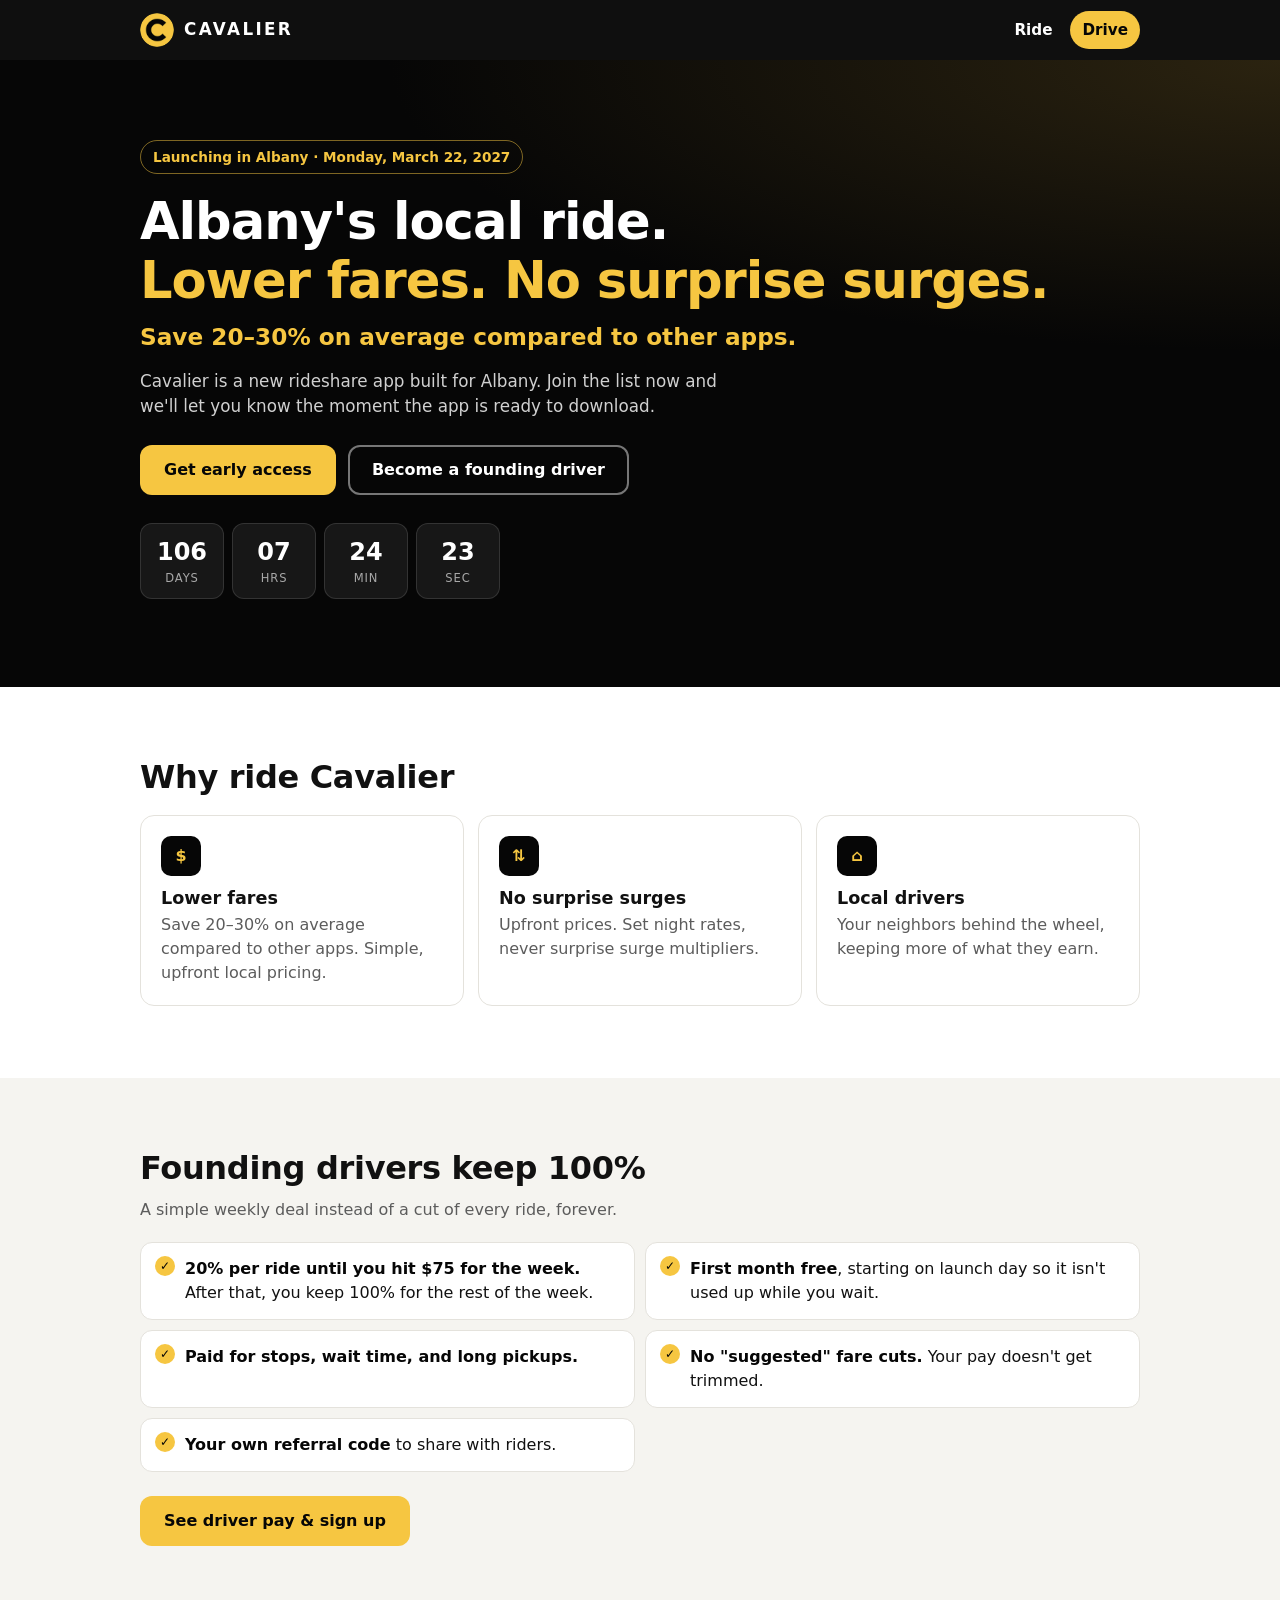
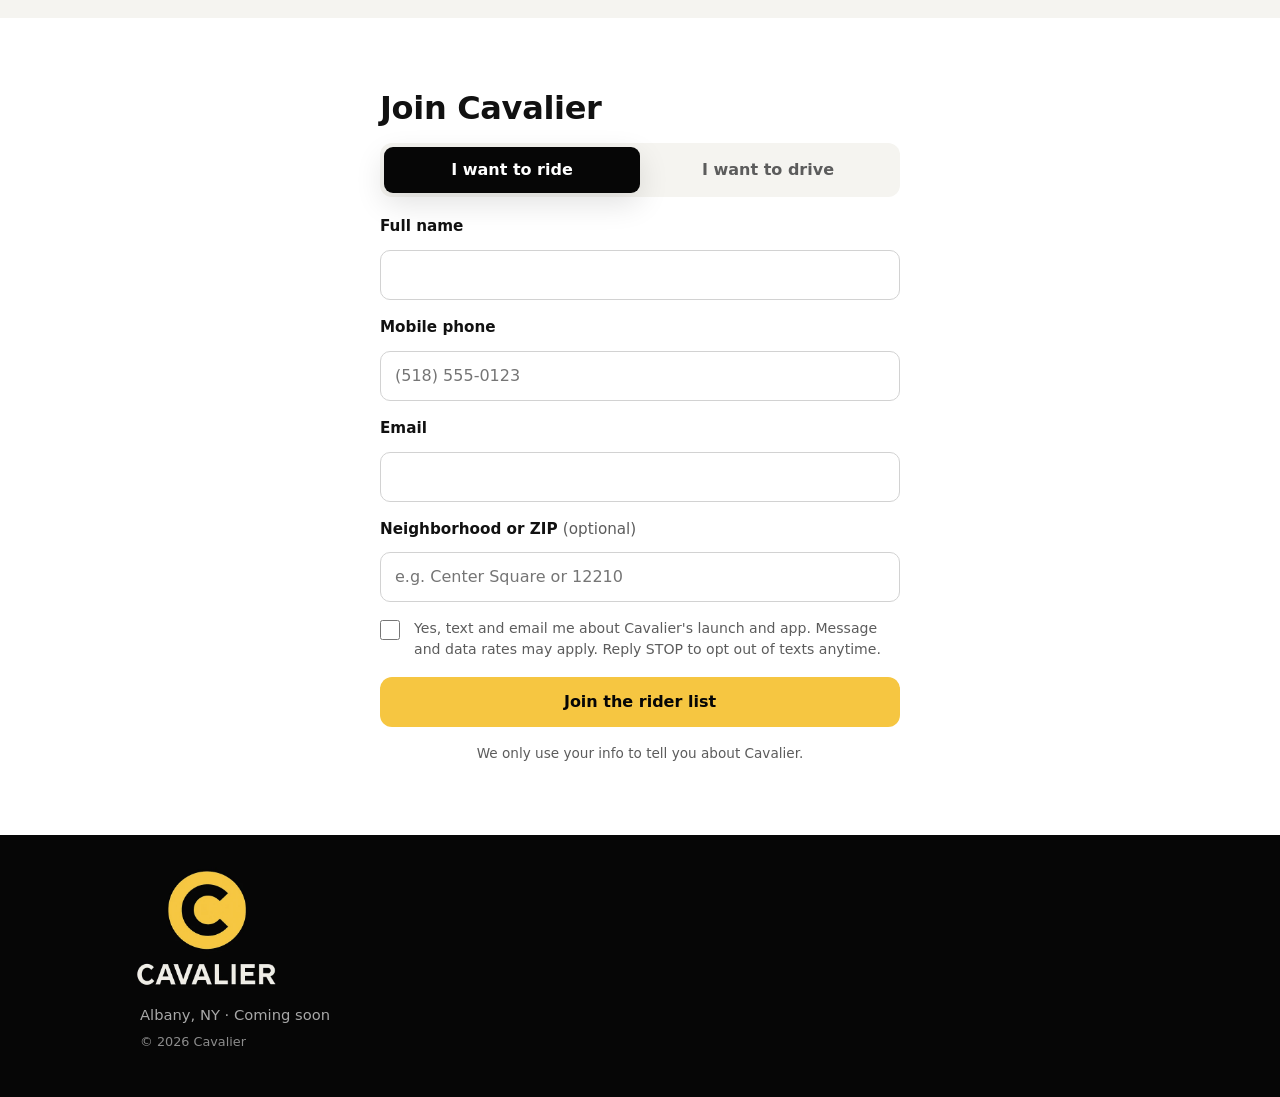
==== index.html @ 578571df "Cavalier website: rider page, driver page, print tool" ====
<!doctype html>
<html lang="en">
<head>
  <meta charset="utf-8">
  <meta name="viewport" content="width=device-width, initial-scale=1, viewport-fit=cover">
  <title>Cavalier — Albany's local ride</title>
  <meta name="description" content="Cavalier is a new local rideshare app launching in Albany, NY. Save 20–30% on average compared to other apps. No surprise surges. Join the rider waitlist or sign up as a founding driver.">
  <meta name="theme-color" content="#060606">
  <meta property="og:title" content="Cavalier — Albany's local ride">
  <meta property="og:description" content="Save 20–30% on average compared to other apps. No surprise surges. Join the waitlist.">
  <meta name="twitter:description" content="Save 20–30% on average compared to other apps. No surprise surges. Join the waitlist.">
  <meta property="og:type" content="website">
  <!-- Domain: cavalierride.com -->
  <meta property="og:image" content="https://cavalierride.com/assets/og-image.jpg">
  <meta property="og:url" content="https://cavalierride.com/">
  <meta property="og:image:width" content="1200">
  <meta property="og:image:height" content="630">
  <meta property="og:image:alt" content="Cavalier logo">
  <meta name="twitter:card" content="summary_large_image">
  <link rel="icon" type="image/png" sizes="32x32" href="assets/favicon-32.png">
  <link rel="icon" type="image/png" sizes="192x192" href="assets/icon-192.png">
  <link rel="apple-touch-icon" sizes="180x180" href="assets/apple-touch-icon.png">
  <link rel="manifest" href="site.webmanifest">
  <link rel="stylesheet" href="css/styles.css">
</head>
<body>
  <header class="site-header">
    <div class="wrap header-inner">
      <a class="brand" href="#top" aria-label="Cavalier home"><img class="brand-logo" src="assets/mark-96.png" width="34" height="34" alt=""><span class="brand-name">Cavalier</span></a>
      <nav class="header-nav" aria-label="Sign up">
        <a href="#signup" data-pick="rider">Ride</a>
        <a href="drive.html" class="nav-cta">Drive</a>
      </nav>
    </div>
  </header>

  <main id="top">
    <section class="hero">
      <div class="wrap">
        <p class="pill" id="launch-pill">Launching in Albany, NY</p>
        <h1>Albany's local ride.<br><span class="accent">Lower fares. No surprise surges.</span></h1>
        <p class="hero-savings">Save 20–30% on average compared to other apps.</p>
        <p class="lede">Cavalier is a new rideshare app built for Albany. Join the list now and we'll let you know the moment the app is ready to download.</p>
        <div class="hero-ctas">
          <a class="btn btn-primary" href="#signup" data-pick="rider">Get early access</a>
          <a class="btn btn-ghost" href="#signup" data-pick="driver">Become a founding driver</a>
        </div>
        <div class="countdown" id="hero-countdown" hidden aria-live="off">
          <div><span data-cd="d">0</span><small>days</small></div>
          <div><span data-cd="h">0</span><small>hrs</small></div>
          <div><span data-cd="m">0</span><small>min</small></div>
          <div><span data-cd="s">0</span><small>sec</small></div>
        </div>
      </div>
    </section>

    <section class="section" aria-labelledby="why-riders">
      <div class="wrap">
        <h2 id="why-riders">Why ride Cavalier</h2>
        <div class="cards">
          <article class="card">
            <div class="icon" aria-hidden="true">$</div>
            <h3>Lower fares</h3>
            <p>Save 20–30% on average compared to other apps. Simple, upfront local pricing.</p>
          </article>
          <article class="card">
            <div class="icon" aria-hidden="true">⇅</div>
            <h3>No surprise surges</h3>
            <p>Upfront prices. Set night rates, never surprise surge multipliers.</p>
          </article>
          <article class="card">
            <div class="icon" aria-hidden="true">⌂</div>
            <h3>Local drivers</h3>
            <p>Your neighbors behind the wheel, keeping more of what they earn.</p>
          </article>
        </div>
      </div>
    </section>

    <section class="section section-alt" aria-labelledby="why-drivers">
      <div class="wrap">
        <h2 id="why-drivers">Founding drivers keep 100%</h2>
        <p class="section-lede">A simple weekly deal instead of a cut of every ride, forever.</p>
        <ul class="perks">
          <li><strong>20% per ride until you hit $75 for the week.</strong> After that, you keep 100% for the rest of the week.</li>
          <li><strong>First month free</strong>, starting on launch day so it isn't used up while you wait.</li>
          <li><strong>Paid for stops, wait time, and long pickups.</strong></li>
          <li><strong>No "suggested" fare cuts.</strong> Your pay doesn't get trimmed.</li>
          <li><strong>Your own referral code</strong> to share with riders.</li>
        </ul>
        <div class="hero-ctas">
          <a class="btn btn-primary" href="drive.html">See driver pay &amp; sign up</a>
        </div>
      </div>
    </section>

    <section class="section" id="signup" aria-labelledby="signup-title">
      <div class="wrap narrow">
        <h2 id="signup-title">Join Cavalier</h2>

        <div class="tabs" role="tablist" aria-label="Sign up as">
          <button role="tab" id="tab-rider" aria-controls="panel-rider" aria-selected="true">I want to ride</button>
          <button role="tab" id="tab-driver" aria-controls="panel-driver" aria-selected="false" tabindex="-1">I want to drive</button>
        </div>

        <p class="ref-note" id="ref-note" hidden>Referred by driver code <strong id="ref-code-label"></strong></p>

        <!-- RIDER FORM -->
        <div role="tabpanel" id="panel-rider" aria-labelledby="tab-rider" class="panel">
          <form id="rider-form" class="form" novalidate data-type="rider">
            <div class="field">
              <label for="r-name">Full name</label>
              <input id="r-name" name="name" type="text" autocomplete="name" required maxlength="80">
              <p class="error" id="r-name-err" aria-live="polite"></p>
            </div>
            <div class="field">
              <label for="r-phone">Mobile phone</label>
              <input id="r-phone" name="phone" type="tel" inputmode="tel" autocomplete="tel-national" placeholder="(518) 555-0123" required maxlength="20">
              <p class="error" id="r-phone-err" aria-live="polite"></p>
            </div>
            <div class="field">
              <label for="r-email">Email</label>
              <input id="r-email" name="email" type="email" autocomplete="email" required maxlength="120">
              <p class="error" id="r-email-err" aria-live="polite"></p>
            </div>
            <div class="field">
              <label for="r-area">Neighborhood or ZIP <span class="opt">(optional)</span></label>
              <input id="r-area" name="area" type="text" autocomplete="postal-code" placeholder="e.g. Center Square or 12210" maxlength="60">
            </div>
            <div class="check">
              <input id="r-optin" name="optIn" type="checkbox">
              <label for="r-optin">Yes, text and email me about Cavalier's launch and app. Message and data rates may apply. Reply STOP to opt out of texts anytime.</label>
            </div>
            <div class="hp" aria-hidden="true"><label for="r-web">Leave blank</label><input id="r-web" name="website" type="text" tabindex="-1" autocomplete="off"></div>
            <button class="btn btn-primary btn-block" type="submit">Join the rider list</button>
            <p class="form-status" aria-live="polite"></p>
            <p class="privacy">We only use your info to tell you about Cavalier.</p>
          </form>
        </div>

        <!-- DRIVER FORM -->
        <div role="tabpanel" id="panel-driver" aria-labelledby="tab-driver" class="panel" hidden>
          <p class="ref-note driver-link-note">Want the full pay details and rate card? <a href="drive.html">Visit the driver page →</a></p>
          <form id="driver-form" class="form" novalidate data-type="driver">
            <div class="field">
              <label for="d-name">Full name</label>
              <input id="d-name" name="name" type="text" autocomplete="name" required maxlength="80">
              <p class="error" id="d-name-err" aria-live="polite"></p>
            </div>
            <div class="field">
              <label for="d-phone">Mobile phone</label>
              <input id="d-phone" name="phone" type="tel" inputmode="tel" autocomplete="tel-national" placeholder="(518) 555-0123" required maxlength="20">
              <p class="error" id="d-phone-err" aria-live="polite"></p>
            </div>
            <div class="field">
              <label for="d-email">Email</label>
              <input id="d-email" name="email" type="email" autocomplete="email" required maxlength="120">
              <p class="error" id="d-email-err" aria-live="polite"></p>
            </div>
            <fieldset class="field">
              <legend>Do you drive for a rideshare app now?</legend>
              <div class="chips">
                <label class="chip"><input type="checkbox" name="currentlyDrives" value="Uber"><span>Uber</span></label>
                <label class="chip"><input type="checkbox" name="currentlyDrives" value="Lyft"><span>Lyft</span></label>
                <label class="chip"><input type="checkbox" name="currentlyDrives" value="Other"><span>Other</span></label>
                <label class="chip"><input type="checkbox" name="currentlyDrives" value="None"><span>Not right now</span></label>
              </div>
              <p class="error" id="d-drives-err" aria-live="polite"></p>
            </fieldset>
            <div class="field">
              <label for="d-year">Vehicle year</label>
              <input id="d-year" name="vehicleYear" type="number" inputmode="numeric" placeholder="e.g. 2019" required>
              <p class="error" id="d-year-err" aria-live="polite"></p>
            </div>
            <div class="check">
              <input id="d-optin" name="optIn" type="checkbox">
              <label for="d-optin">Yes, text and email me about driving with Cavalier. Message and data rates may apply. Reply STOP to opt out of texts anytime.</label>
            </div>
            <div class="hp" aria-hidden="true"><label for="d-web">Leave blank</label><input id="d-web" name="website" type="text" tabindex="-1" autocomplete="off"></div>
            <button class="btn btn-primary btn-block" type="submit">Sign up as a founding driver</button>
            <p class="form-status" aria-live="polite"></p>
            <p class="privacy">We only use your info to tell you about Cavalier.</p>
          </form>
        </div>

        <!-- THANK YOU -->
        <div id="thanks" class="thanks" hidden tabindex="-1" aria-live="polite">
          <div class="check-badge" aria-hidden="true">✓</div>
          <h3 id="thanks-title">You're on the list!</h3>
          <p id="thanks-msg"></p>

          <div class="countdown countdown-lg" id="thanks-countdown" hidden>
            <div><span data-cd="d">0</span><small>days</small></div>
            <div><span data-cd="h">0</span><small>hrs</small></div>
            <div><span data-cd="m">0</span><small>min</small></div>
            <div><span data-cd="s">0</span><small>sec</small></div>
          </div>
          <p class="launch-line" id="thanks-launch"></p>

          <div class="store-btns" id="store-btns" hidden></div>

          <div class="referral" id="referral" hidden>
            <h4>Your driver referral code</h4>
            <p class="ref-code" id="my-ref-code"></p>
            <div class="qr" id="qr" role="img" aria-label="QR code for your referral link"></div>
            <div class="ref-link-row">
              <input id="my-ref-link" type="text" readonly aria-label="Your referral link">
              <button class="btn btn-small" type="button" id="copy-link">Copy</button>
            </div>
            <div class="ref-actions">
              <button class="btn btn-ghost btn-small" type="button" id="share-link">Share</button>
              <a class="btn btn-ghost btn-small" id="download-qr" download="cavalier-referral-qr.svg">Download QR</a>
            </div>
            <a class="btn btn-primary btn-small print-cards-btn" id="print-cards" href="print.html">Print seat-back cards</a>
            <p class="fine">Riders who sign up with your link or QR code are credited to you. Screenshot this or save your link.</p>
          </div>

          <button class="btn btn-link" type="button" id="another">Sign up someone else</button>
        </div>
      </div>
    </section>
  </main>

  <footer class="site-footer">
    <div class="wrap">
      <img class="footer-logo" src="assets/cavalier-logo-452.webp" width="150" height="123" alt="Cavalier" loading="lazy">
      <p>Albany, NY · Coming soon</p>
      <p id="footer-contact" hidden></p>
      <p class="fine">© <span id="year"></span> Cavalier</p>
    </div>
  </footer>

  <script src="js/config.js"></script>
  <script src="js/vendor/qrcode.js"></script>
  <script src="js/app.js"></script>
</body>
</html>
---- css/styles.css ----
:root{
  --black:#060606; --black-2:#161616; --ink:#111111; --muted:#5c5c5c;
  --gold:#f6c641; --gold-2:#e0ad2c; --bg:#ffffff; --bg-alt:#f5f4f0;
  --line:#e4e2dc; --err:#b42318; --ok:#1a7f4b; --radius:14px;
  --shadow:0 10px 30px rgba(0,0,0,.12);
  --font:system-ui,-apple-system,"Segoe UI",Roboto,"Helvetica Neue",Arial,sans-serif;
}
*{box-sizing:border-box}
[hidden]{display:none!important}
section[id],#thanks{scroll-margin-top:72px}
html{scroll-behavior:smooth;scroll-padding-top:76px;-webkit-text-size-adjust:100%}
body{margin:0;font-family:var(--font);color:var(--ink);background:var(--bg);line-height:1.5;font-size:16px}
img,svg{max-width:100%;display:block}
.wrap{width:100%;max-width:1040px;margin:0 auto;padding:0 20px}
.narrow{max-width:560px}
h1,h2,h3,h4{line-height:1.15;margin:0 0 .5em}
h2{font-size:1.6rem;letter-spacing:-.01em}
a{color:inherit}
:focus-visible{outline:3px solid var(--gold);outline-offset:2px;border-radius:6px}

/* Header */
.site-header{position:sticky;top:0;z-index:10;background:rgba(6,6,6,.96);backdrop-filter:saturate(1.4) blur(8px);color:#fff}
.header-inner{display:flex;align-items:center;justify-content:space-between;height:60px}
.brand{display:inline-flex;align-items:center;gap:10px;font-weight:800;font-size:1.2rem;text-decoration:none;letter-spacing:.01em}
.brand-logo{width:34px;height:34px;border-radius:50%}
.brand-name{text-transform:uppercase;letter-spacing:.14em;font-size:1.05rem}
.header-nav{display:flex;gap:6px}
.header-nav a{text-decoration:none;padding:8px 12px;border-radius:999px;font-weight:600;font-size:.95rem}
.nav-cta{background:var(--gold);color:var(--black)}

/* Hero */
.hero{background:radial-gradient(120% 80% at 100% 0%,#2b2310 0%,var(--black) 58%);color:#fff;padding:48px 0 56px}
.pill{display:inline-block;margin:0 0 18px;padding:6px 12px;border:1px solid rgba(246,198,65,.5);color:var(--gold);border-radius:999px;font-size:.85rem;font-weight:600}
.hero h1{font-size:2.15rem;letter-spacing:-.02em;margin-bottom:16px}
.accent{color:var(--gold)}
.hero-savings{color:var(--gold);font-weight:700;font-size:1.2rem;margin:-6px 0 14px}
@media (min-width:720px){.hero-savings{font-size:1.45rem}}
.lede{color:#d0d0d0;font-size:1.05rem;max-width:36em;margin:0 0 26px}
.hero-ctas{display:flex;flex-direction:column;gap:12px}

/* Buttons */
.btn{display:inline-flex;align-items:center;justify-content:center;gap:8px;min-height:50px;padding:0 22px;border-radius:12px;border:2px solid transparent;font:inherit;font-weight:700;font-size:1rem;text-decoration:none;cursor:pointer;transition:transform .05s,background .15s}
.btn:active{transform:translateY(1px)}
.btn-primary{background:var(--gold);color:var(--black)}
.btn-primary:hover{background:var(--gold-2)}
.btn-primary[disabled]{opacity:.6;cursor:wait}
.btn-ghost{background:transparent;border-color:currentColor;color:inherit}
.hero .btn-ghost{color:#fff;border-color:rgba(255,255,255,.45)}
.btn-block{width:100%}
.btn-small{min-height:42px;padding:0 16px;font-size:.95rem}
.btn-link{background:none;border:0;color:var(--muted);text-decoration:underline;font-weight:600;margin-top:18px;min-height:44px}

/* Countdown */
.countdown{display:grid;grid-template-columns:repeat(4,1fr);gap:8px;margin-top:28px;max-width:360px}
.countdown div{background:rgba(255,255,255,.07);border:1px solid rgba(255,255,255,.12);border-radius:12px;padding:10px 4px;text-align:center}
.countdown span{display:block;font-size:1.5rem;font-weight:800;font-variant-numeric:tabular-nums}
.countdown small{display:block;color:#a8a8a8;font-size:.72rem;text-transform:uppercase;letter-spacing:.08em}
.countdown-lg{margin:20px auto 6px}
.countdown-lg div{background:var(--black);border-color:var(--black)}
.countdown-lg span{color:var(--gold)}

/* Sections */
.section{padding:48px 0}
.section-alt{background:var(--bg-alt)}
.section-lede{color:var(--muted);margin:-4px 0 20px}
.cards{display:grid;gap:14px;margin-top:20px}
.card{background:#fff;border:1px solid var(--line);border-radius:var(--radius);padding:20px}
.card h3{font-size:1.1rem;margin-bottom:4px}
.card p{margin:0;color:var(--muted)}
.icon{width:40px;height:40px;border-radius:10px;background:var(--black);color:var(--gold);display:grid;place-items:center;font-weight:800;margin-bottom:12px}
.perks{list-style:none;padding:0;margin:0 0 24px;display:grid;gap:10px}
.perks li{position:relative;background:#fff;border:1px solid var(--line);border-radius:12px;padding:14px 14px 14px 44px}
.perks li::before{content:"✓";position:absolute;left:14px;top:13px;width:20px;height:20px;border-radius:50%;background:var(--gold);color:var(--black);font-weight:800;font-size:.75rem;display:grid;place-items:center}
.perks strong{color:var(--black)}

/* Tabs */
.tabs{display:grid;grid-template-columns:1fr 1fr;background:var(--bg-alt);border-radius:12px;padding:4px;margin:16px 0 18px}
.tabs button{font:inherit;font-weight:700;border:0;background:transparent;color:var(--muted);min-height:46px;border-radius:9px;cursor:pointer}
.tabs button[aria-selected="true"]{background:var(--black);color:#fff;box-shadow:var(--shadow)}
.ref-note{background:#fff8e6;border:1px solid #f5dc96;border-radius:10px;padding:10px 12px;font-size:.92rem;margin:0 0 14px}

/* Forms */
.form{display:grid;gap:16px}
.field{display:grid;gap:6px;border:0;margin:0;padding:0;min-width:0}
.field label,.field legend{font-weight:600;font-size:.95rem;padding:0;margin-bottom:6px}
.field legend{margin-bottom:8px}
.opt{color:var(--muted);font-weight:400}
input[type=text],input[type=tel],input[type=email],input[type=number]{width:100%;min-height:50px;padding:12px 14px;font:inherit;font-size:16px;color:var(--ink);background:#fff;border:1.5px solid #d2d2d2;border-radius:10px;-webkit-appearance:none;appearance:none}
input[type=number]{-moz-appearance:textfield}
input::-webkit-outer-spin-button,input::-webkit-inner-spin-button{-webkit-appearance:none;margin:0}
input:focus{border-color:var(--black);outline:none;box-shadow:0 0 0 3px rgba(246,198,65,.45)}
input[aria-invalid="true"]{border-color:var(--err)}
.error{margin:0;color:var(--err);font-size:.85rem;min-height:0}
.error:empty{display:none}
.check{display:grid;grid-template-columns:24px 1fr;gap:10px;align-items:start;font-size:.88rem;color:var(--muted)}
.check input{width:20px;height:20px;margin:2px 0 0;accent-color:var(--black)}
.chips{display:flex;flex-wrap:wrap;gap:8px}
.chip{position:relative;cursor:pointer;margin:0!important}
.chip input{position:absolute;opacity:0;width:1px;height:1px}
.chip span{display:inline-flex;align-items:center;min-height:42px;padding:0 16px;border:1.5px solid #d2d2d2;border-radius:999px;font-weight:600;font-size:.95rem;background:#fff}
.chip input:checked+span{background:var(--black);border-color:var(--black);color:#fff}
.chip input:focus-visible+span{outline:3px solid var(--gold);outline-offset:2px}
.hp{position:absolute;left:-9999px;width:1px;height:1px;overflow:hidden}
.form-status{margin:0;font-size:.9rem;color:var(--err);text-align:center}
.form-status:empty{display:none}
.privacy{margin:0;text-align:center;color:var(--muted);font-size:.85rem}

/* Thank you */
.thanks{text-align:center;background:#fff;border:1px solid var(--line);border-radius:var(--radius);box-shadow:var(--shadow);padding:28px 20px;outline:none}
.check-badge{width:56px;height:56px;border-radius:50%;background:var(--gold);color:var(--black);font-size:1.7rem;font-weight:800;display:grid;place-items:center;margin:0 auto 14px}
.thanks h3{font-size:1.45rem}
.thanks p{color:var(--muted);margin:0 0 6px}
.launch-line{font-weight:600;color:var(--black)!important}
.launch-line:empty{display:none}
.store-btns{display:grid;gap:10px;margin-top:18px}
.store-btns .btn{background:var(--black);color:#fff}
.referral{margin-top:22px;padding-top:22px;border-top:1px dashed var(--line)}
.referral h4{font-size:1rem;color:var(--muted);font-weight:600;margin-bottom:4px}
.ref-code{font-size:1.6rem;font-weight:800;letter-spacing:.06em;color:var(--black)!important;font-variant-numeric:tabular-nums;margin-bottom:12px!important}
.qr{width:200px;height:200px;margin:0 auto 14px;padding:10px;background:#fff;border:1px solid var(--line);border-radius:12px}
.qr svg{width:100%;height:100%}
.ref-link-row{display:grid;grid-template-columns:1fr auto;gap:8px}
.ref-link-row input{min-height:42px;font-size:14px;padding:8px 10px;color:var(--muted)}
.ref-link-row .btn{background:var(--black);color:#fff}
.ref-actions{display:flex;gap:8px;justify-content:center;margin-top:10px;color:var(--black)}
.fine{font-size:.8rem;color:var(--muted)}
.print-cards-btn{margin-top:10px}
.referral .fine{margin-top:12px}

/* Footer */
.site-footer{background:var(--black);color:#a8a8a8;padding:32px 0 40px;font-size:.92rem}
.site-footer p{margin:0 0 6px}
.footer-logo{width:150px;height:auto;margin:0 0 14px -8px}
.site-footer a{color:#fff}

/* Larger screens */
@media (min-width:720px){
  .hero{padding:80px 0 88px}
  .hero h1{font-size:3.2rem}
  .hero-ctas{flex-direction:row}
  .cards{grid-template-columns:repeat(3,1fr)}
  .perks{grid-template-columns:1fr 1fr}
  .section{padding:72px 0}
  h2{font-size:2rem}
  .store-btns{grid-template-columns:1fr 1fr}
}
@media (prefers-reduced-motion:reduce){html{scroll-behavior:auto}*{transition:none!important}}
.site-footer .fine{color:#8c8c8c}

/* ===== Driver page (drive.html) — new classes only; rider page unaffected ===== */
.nav-plain{color:#fff}
.nav-wide{display:none}
.hero-points{list-style:none;padding:0;margin:26px 0 0;display:flex;flex-wrap:wrap;gap:8px 18px;color:#cfcfcf;font-size:.95rem}
.hero-points strong{color:var(--gold)}
.steps{list-style:none;padding:0;margin:0 0 24px;display:grid;gap:10px}
.steps li{display:flex;gap:14px;align-items:center;background:#fff;border:1px solid var(--line);border-radius:12px;padding:14px}
.step-n{flex:none;width:32px;height:32px;border-radius:50%;background:var(--black);color:var(--gold);font-weight:800;display:grid;place-items:center}
.steps strong{color:var(--black)}

.calc{background:var(--black);color:#fff;border-radius:18px;padding:22px 20px;box-shadow:var(--shadow)}
.calc-label{display:block;color:#bdbdbd;font-weight:600;font-size:.95rem}
.calc-amount{font-size:2.6rem;font-weight:800;color:var(--gold);font-variant-numeric:tabular-nums;line-height:1.1;margin:4px 0 12px}
.calc-range{--fill:40%;width:100%;height:36px;margin:0;background:transparent;-webkit-appearance:none;appearance:none;cursor:pointer}
.calc-range::-webkit-slider-runnable-track{height:8px;border-radius:99px;background:linear-gradient(to right,var(--gold) var(--fill),#3a3a3a var(--fill))}
.calc-range::-moz-range-track{height:8px;border-radius:99px;background:#3a3a3a}
.calc-range::-moz-range-progress{height:8px;border-radius:99px;background:var(--gold)}
.calc-range::-webkit-slider-thumb{-webkit-appearance:none;width:28px;height:28px;margin-top:-10px;border-radius:50%;background:#fff;border:4px solid var(--gold);box-shadow:0 2px 8px rgba(0,0,0,.5)}
.calc-range::-moz-range-thumb{width:20px;height:20px;border-radius:50%;background:#fff;border:4px solid var(--gold)}
.calc-range:focus-visible{outline:3px solid var(--gold);outline-offset:4px}
.calc-scale{display:flex;justify-content:space-between;color:#8c8c8c;font-size:.78rem;margin:2px 0 16px}
.calc-bar{display:flex;height:14px;border-radius:99px;overflow:hidden;background:#2a2a2a;margin-bottom:16px}
.calc-bar-fee{background:#8a8a8a;transition:width .15s}
.calc-bar-keep{background:var(--gold);transition:width .15s}
.calc-out{display:grid;grid-template-columns:1fr 1fr;gap:10px;margin:0}
.calc-out>div{background:var(--black-2);border:1px solid #262626;border-radius:12px;padding:12px 14px}
.calc-out dt{color:#bdbdbd;font-size:.85rem;font-weight:600}
.calc-out dd{margin:2px 0 0;font-size:1.6rem;font-weight:800;font-variant-numeric:tabular-nums}
.calc-keep dd{color:var(--gold)}
.calc-sub{margin:0;color:#8c8c8c;font-size:.8rem}
.calc-note{margin:14px 0 0;color:#a8a8a8;font-size:.85rem}

.contrast{display:grid;gap:12px;margin-top:20px}
.contrast-col{border:1px solid var(--line);border-radius:var(--radius);padding:18px;background:var(--bg-alt)}
.contrast-col h3{font-size:1.05rem;margin-bottom:4px;color:var(--muted)}
.contrast-col p{margin:0;color:var(--muted)}
.contrast-us{background:#fff8e6;border-color:#f5dc96}
.contrast-us h3{color:var(--black)}
.contrast-us p{color:var(--ink)}

.section-dark{background:var(--black);color:#fff}
.section-dark .section-lede{color:#a8a8a8}
.rate-grid{display:grid;grid-template-columns:1fr 1fr;gap:10px;margin:20px 0 22px}
.rate{background:var(--black-2);border:1px solid #262626;border-radius:12px;padding:14px;display:flex;flex-direction:column;gap:2px}
.rate:last-child{grid-column:span 2}
.rate-val{font-size:1.5rem;font-weight:800;color:var(--gold);font-variant-numeric:tabular-nums}
.rate-val small{font-size:.85rem;color:#d8b23a;font-weight:700}
.rate-name{color:#d0d0d0;font-size:.9rem;line-height:1.3}
.perks-dark{margin:0}
.perks-dark li{background:var(--black-2);border-color:#262626;color:#d0d0d0}
.perks-dark strong{color:#fff}

.tbd{display:block;width:max-content;max-width:100%;margin-top:8px;padding:2px 8px;border-radius:6px;background:#fff1c7;color:#6b4e00;font-size:.78rem;font-weight:700}
.tbd-banner{background:#fff8e6;border:1px dashed #e0ad2c;border-radius:10px;padding:10px 12px;font-size:.92rem;font-weight:600;margin:0 0 16px}
.promise{background:var(--black);color:#fff;border-radius:18px;padding:26px 22px;border-left:6px solid var(--gold)}
.promise p{color:#d0d0d0;margin:0 0 14px}
.promise-list{list-style:none;padding:0;margin:0 0 16px;display:grid;gap:8px}
.promise-list li{padding-left:26px;position:relative;font-weight:600}
.promise-list li::before{content:"✓";position:absolute;left:0;color:var(--gold);font-weight:800}
.text-link{color:var(--gold)!important;font-weight:600}
.req-list{list-style:none;padding:0;margin:0 0 14px;display:grid;gap:8px}
.req-list li{background:#fff;border:1px solid var(--line);border-radius:10px;padding:12px 58px 12px 40px;position:relative}
.req-list li::before{content:"•";position:absolute;left:16px;top:8px;color:var(--gold-2);font-size:1.4rem;line-height:1.2}
.req-list li::after{content:"TBD";position:absolute;right:12px;top:13px;font-size:.7rem;font-weight:800;color:#6b4e00;background:#fff1c7;border-radius:5px;padding:1px 6px}

.faq details{border-bottom:1px solid var(--line)}
.faq summary{list-style:none;cursor:pointer;padding:16px 36px 16px 0;font-weight:700;position:relative;min-height:44px}
.faq summary::-webkit-details-marker{display:none}
.faq summary::after{content:"+";position:absolute;right:4px;top:12px;font-size:1.4rem;color:var(--gold-2);font-weight:700}
.faq details[open] summary::after{content:"–"}
.faq details p{margin:0 0 16px;color:var(--muted)}

.form-card{background:#fff;border:1px solid var(--line);border-radius:var(--radius);padding:20px}
.vehicle-row{display:grid;grid-template-columns:5.5rem 1fr 1fr;gap:8px}
.sub-label{display:block;font-size:.82rem;color:var(--muted);font-weight:600;margin-bottom:4px}
select{width:100%;min-height:50px;padding:12px 14px;font:inherit;font-size:16px;color:var(--ink);background:#fff url("data:image/svg+xml,%3Csvg xmlns='http://www.w3.org/2000/svg' width='12' height='8'%3E%3Cpath d='M1 1l5 5 5-5' fill='none' stroke='%23111' stroke-width='2'/%3E%3C/svg%3E") no-repeat right 14px center;border:1.5px solid #d2d2d2;border-radius:10px;-webkit-appearance:none;appearance:none}
select:focus{border-color:var(--black);outline:none;box-shadow:0 0 0 3px rgba(246,198,65,.45)}
.btn-inline{background:none;border:0;padding:0;font:inherit;color:var(--black);text-decoration:underline;font-weight:600;cursor:pointer}
.driver-link-note{margin:10px 0 0;font-size:.92rem}
.driver-link-note a{font-weight:700}

@media (min-width:720px){
  .nav-wide{display:inline-block}
  .steps{grid-template-columns:repeat(3,1fr)}
  .calc{padding:30px 32px}
  .pay-grid{display:grid;grid-template-columns:1.35fr 1fr;gap:24px;align-items:start}
  .pay-grid .contrast{margin-top:0}
  .rate-grid{grid-template-columns:repeat(4,1fr)}
  .perks-dark{grid-template-columns:repeat(3,1fr)}
  .form-card{padding:28px}
}
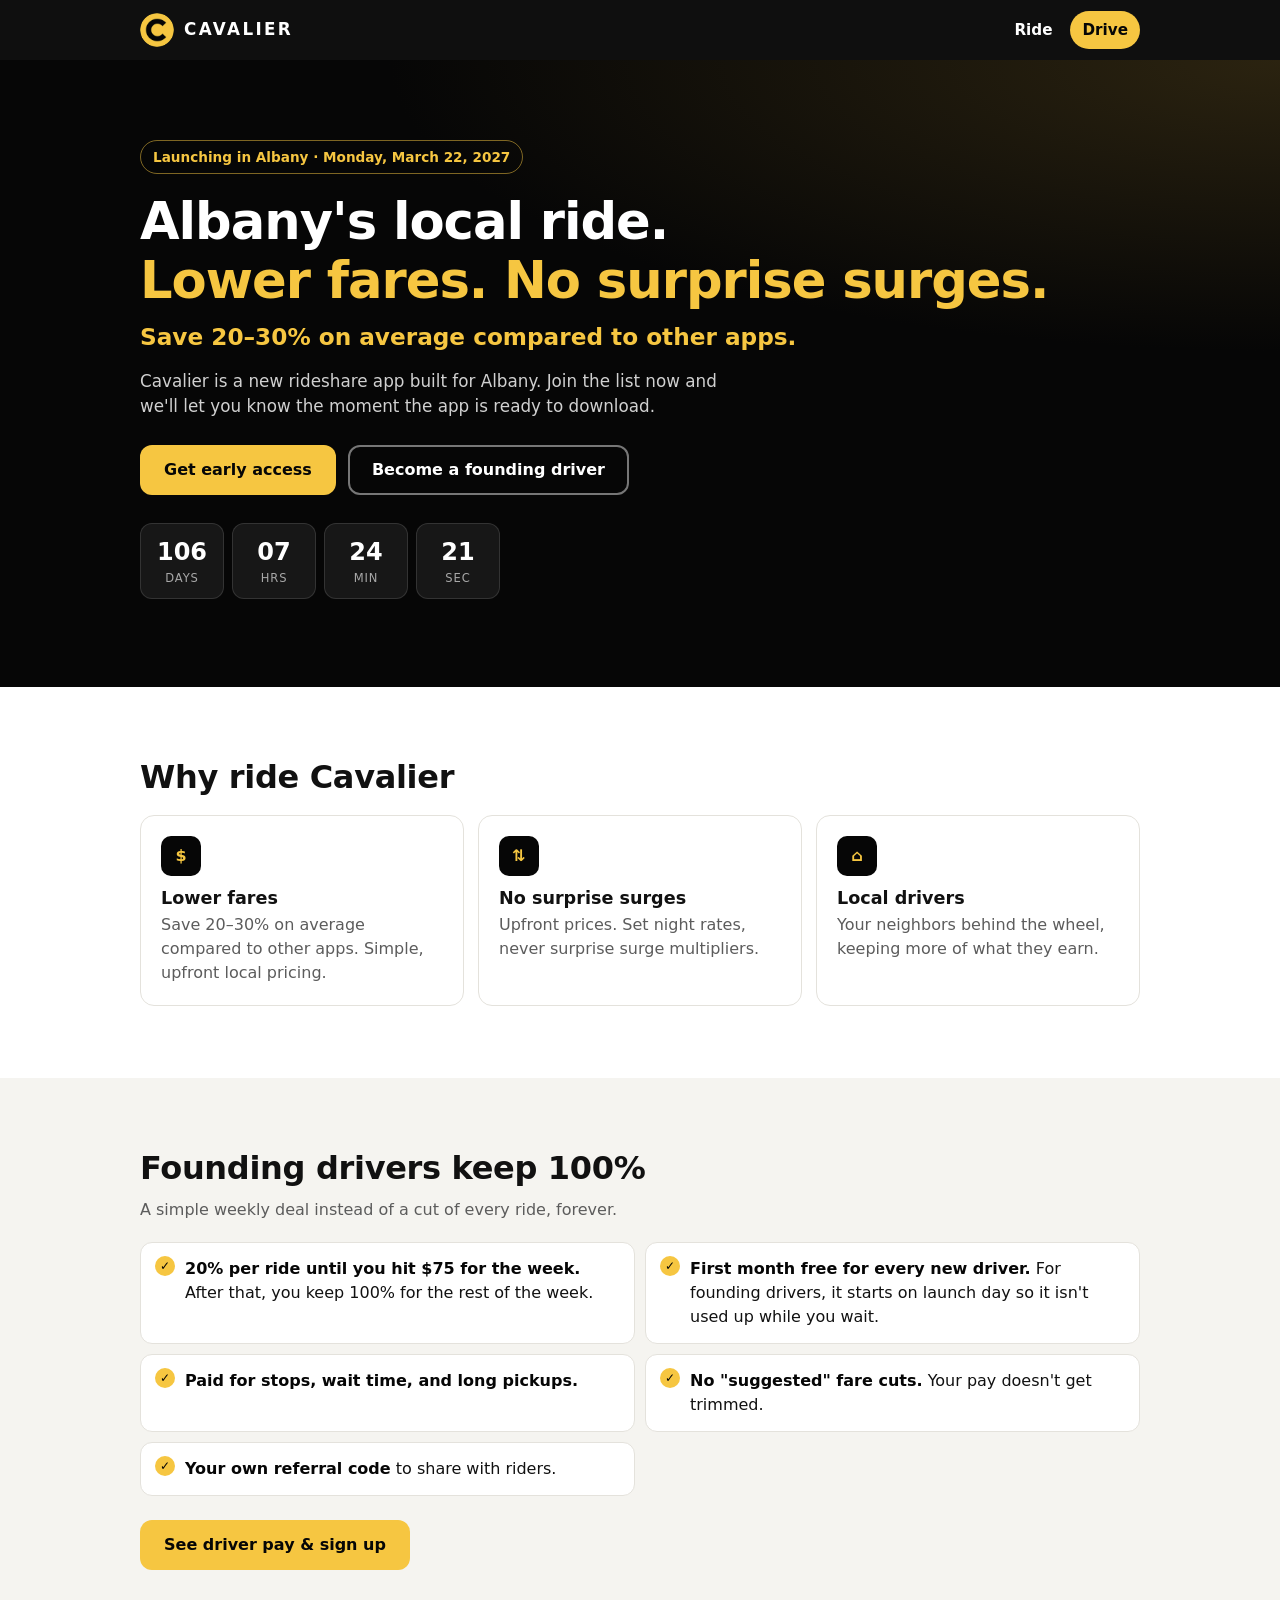
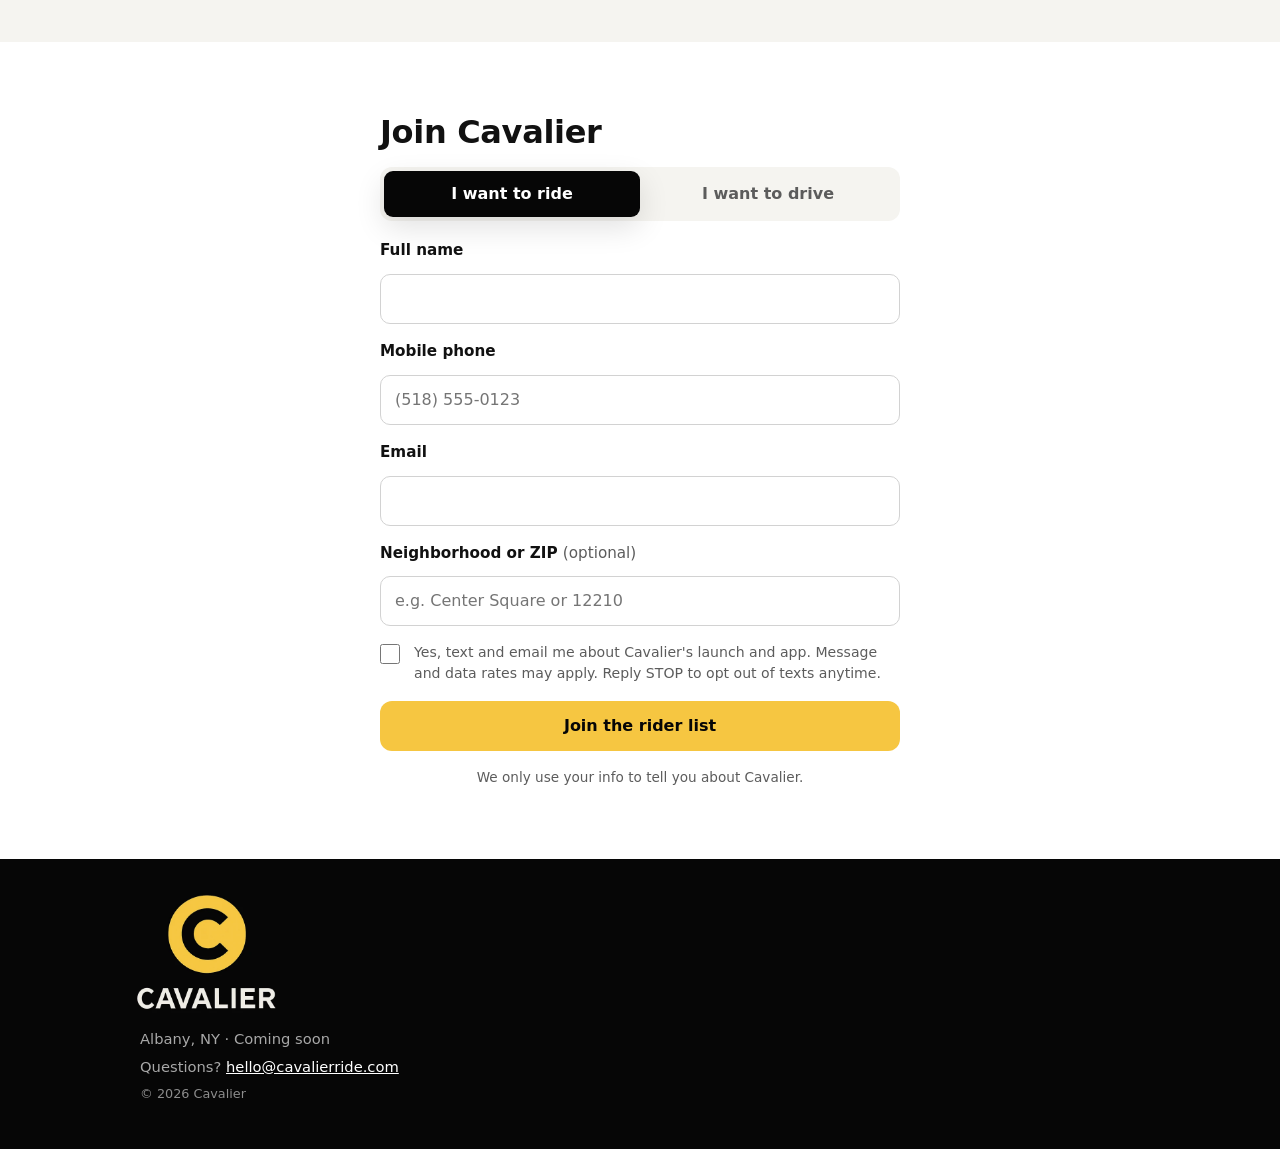
==== commit c094b218: "First month free for every new driver" ====
--- a/index.html
+++ b/index.html
@@ -83,7 +83,7 @@
         <p class="section-lede">A simple weekly deal instead of a cut of every ride, forever.</p>
         <ul class="perks">
           <li><strong>20% per ride until you hit $75 for the week.</strong> After that, you keep 100% for the rest of the week.</li>
-          <li><strong>First month free</strong>, starting on launch day so it isn't used up while you wait.</li>
+          <li><strong>First month free for every new driver.</strong> For founding drivers, it starts on launch day so it isn't used up while you wait.</li>
           <li><strong>Paid for stops, wait time, and long pickups.</strong></li>
           <li><strong>No "suggested" fare cuts.</strong> Your pay doesn't get trimmed.</li>
           <li><strong>Your own referral code</strong> to share with riders.</li>
--- a/css/styles.css
+++ b/css/styles.css
@@ -210,7 +210,31 @@
 .req-list{list-style:none;padding:0;margin:0 0 14px;display:grid;gap:8px}
 .req-list li{background:#fff;border:1px solid var(--line);border-radius:10px;padding:12px 58px 12px 40px;position:relative}
 .req-list li::before{content:"•";position:absolute;left:16px;top:8px;color:var(--gold-2);font-size:1.4rem;line-height:1.2}
-.req-list li::after{content:"TBD";position:absolute;right:12px;top:13px;font-size:.7rem;font-weight:800;color:#6b4e00;background:#fff1c7;border-radius:5px;padding:1px 6px}
+/* Requirements checklist (drive.html) */
+.req-intro{margin:0 0 10px;font-size:1.05rem;color:var(--black)}
+.req-checklist li{padding:0;border:0;background:none}
+.req-checklist li::before{content:none}
+.req-item{display:grid;grid-template-columns:30px 1fr;gap:12px;align-items:start;min-height:56px;padding:14px 16px;background:#fff;border:1.5px solid var(--line);border-radius:12px;cursor:pointer;transition:border-color .15s,background .15s;-webkit-tap-highlight-color:transparent}
+.req-item:hover{border-color:#c9c6bd}
+.req-check{position:absolute;opacity:0;width:1px;height:1px;margin:0}
+.req-box{width:28px;height:28px;border-radius:8px;border:2px solid var(--black);background:#fff;display:grid;place-items:center;margin-top:-2px;transition:background .15s,border-color .15s}
+.req-box::after{content:"";width:8px;height:14px;border:solid var(--black);border-width:0 3px 3px 0;transform:rotate(45deg) translate(-1px,-2px);opacity:0}
+.req-check:checked+.req-box{background:var(--gold);border-color:var(--black)}
+.req-check:checked+.req-box::after{opacity:1}
+.req-check:focus-visible+.req-box{outline:3px solid var(--gold);outline-offset:3px}
+.req-item:has(.req-check:checked){border-color:var(--gold-2);background:#fffaf0}
+.req-text{color:var(--ink)}
+.req-progress{margin:0 0 14px;font-weight:700;color:var(--black)}
+.req-progress .req-bar{display:block;height:8px;border-radius:99px;background:#e2dfd6;margin-top:8px;overflow:hidden}
+.req-progress .req-bar i{display:block;height:100%;background:var(--gold);border-radius:99px;transition:width .2s}
+.req-eligible{background:var(--black);color:#fff;border-radius:14px;padding:16px;margin:0 0 14px;border-left:6px solid var(--gold)}
+.req-eligible p{margin:0 0 12px;color:var(--gold)}
+.lock-note{background:var(--black);color:#fff;border-radius:12px;padding:14px 16px;margin:0 0 14px;border-left:6px solid var(--gold);display:flex;flex-wrap:wrap;gap:10px;align-items:center;justify-content:space-between}
+.lock-note p{margin:0;flex:1 1 220px}
+.lock-note span{color:var(--gold);font-weight:600}
+.lock-note .btn{background:var(--gold);color:var(--black)}
+.form-card.is-locked{opacity:.45;filter:grayscale(.4);pointer-events:none;user-select:none}
+.form-card.is-locked .btn-primary[disabled]{cursor:not-allowed}
 
 .faq details{border-bottom:1px solid var(--line)}
 .faq summary{list-style:none;cursor:pointer;padding:16px 36px 16px 0;font-weight:700;position:relative;min-height:44px}
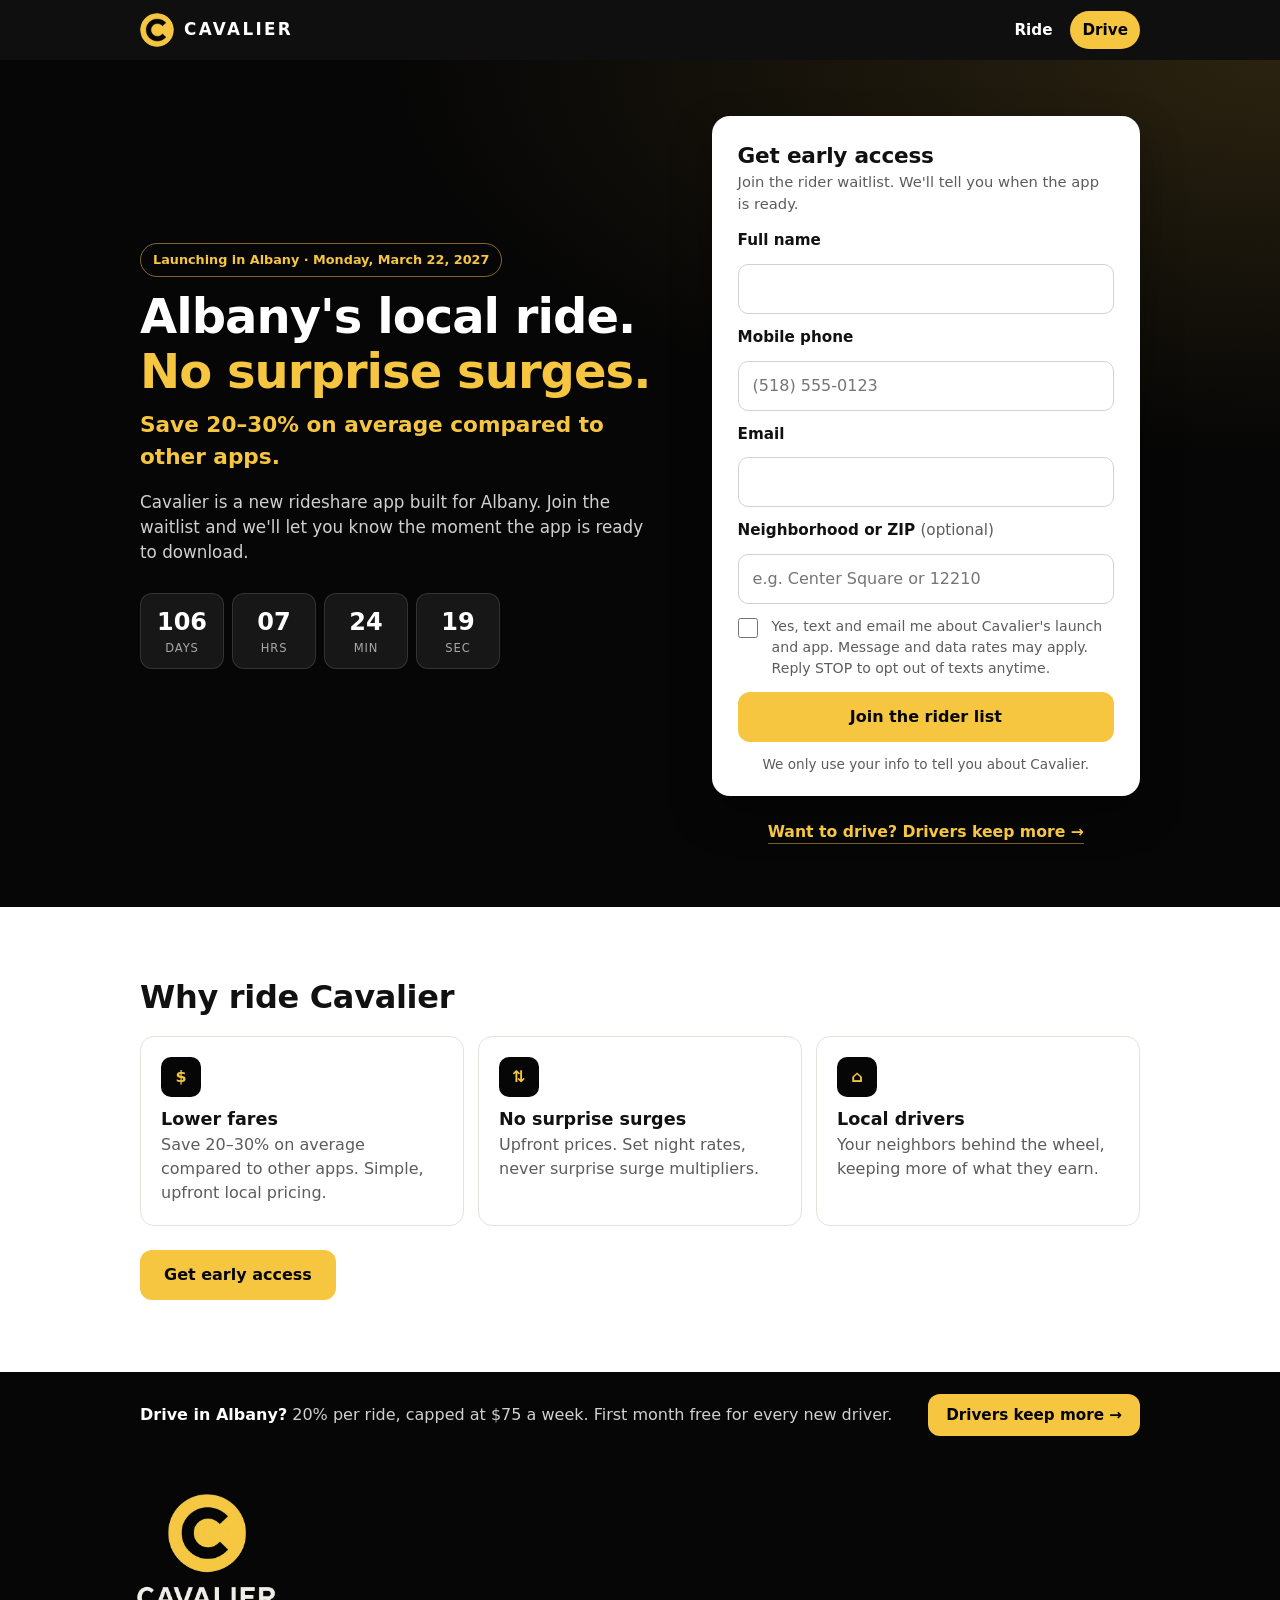
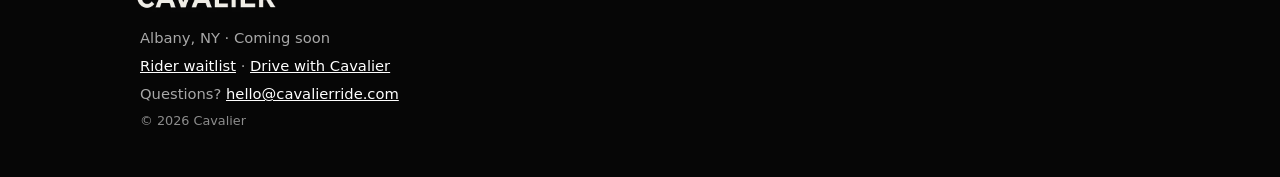
==== commit 7d3a378f: "Rider-focused home page: waitlist form in hero, drivers sent to /drive" ====
--- a/index.html
+++ b/index.html
@@ -4,7 +4,7 @@
   <meta charset="utf-8">
   <meta name="viewport" content="width=device-width, initial-scale=1, viewport-fit=cover">
   <title>Cavalier — Albany's local ride</title>
-  <meta name="description" content="Cavalier is a new local rideshare app launching in Albany, NY. Save 20–30% on average compared to other apps. No surprise surges. Join the rider waitlist or sign up as a founding driver.">
+  <meta name="description" content="Cavalier is a new local rideshare app launching in Albany, NY. Save 20–30% on average compared to other apps. No surprise surges. Join the rider waitlist for early access.">
   <meta name="theme-color" content="#060606">
   <meta property="og:title" content="Cavalier — Albany's local ride">
   <meta property="og:description" content="Save 20–30% on average compared to other apps. No surprise surges. Join the waitlist.">
@@ -22,35 +22,104 @@
   <link rel="apple-touch-icon" sizes="180x180" href="assets/apple-touch-icon.png">
   <link rel="manifest" href="site.webmanifest">
   <link rel="stylesheet" href="css/styles.css">
+  <script>
+    /* Old driver links (?type=driver, ?join=driver, #drive) now go to the driver page, keeping UTMs and ?ref= codes. */
+    (function () {
+      var q = new URLSearchParams(location.search), h = location.hash;
+      if (q.get("type") === "driver" || q.get("join") === "driver" || h === "#drive" || h === "#driver") {
+        var base = /(^|\.)cavalierride\.com$/.test(location.hostname) ? "/drive" : "drive.html";
+        location.replace(base + location.search + "#signup");
+      }
+    })();
+  </script>
 </head>
 <body>
   <header class="site-header">
     <div class="wrap header-inner">
       <a class="brand" href="#top" aria-label="Cavalier home"><img class="brand-logo" src="assets/mark-96.png" width="34" height="34" alt=""><span class="brand-name">Cavalier</span></a>
-      <nav class="header-nav" aria-label="Sign up">
-        <a href="#signup" data-pick="rider">Ride</a>
-        <a href="drive.html" class="nav-cta">Drive</a>
+      <nav class="header-nav" aria-label="Main">
+        <a href="#signup" data-focus-form>Ride</a>
+        <a href="/drive" class="nav-cta">Drive</a>
       </nav>
     </div>
   </header>
 
   <main id="top">
-    <section class="hero">
-      <div class="wrap">
-        <p class="pill" id="launch-pill">Launching in Albany, NY</p>
-        <h1>Albany's local ride.<br><span class="accent">Lower fares. No surprise surges.</span></h1>
-        <p class="hero-savings">Save 20–30% on average compared to other apps.</p>
-        <p class="lede">Cavalier is a new rideshare app built for Albany. Join the list now and we'll let you know the moment the app is ready to download.</p>
-        <div class="hero-ctas">
-          <a class="btn btn-primary" href="#signup" data-pick="rider">Get early access</a>
-          <a class="btn btn-ghost" href="#signup" data-pick="driver">Become a founding driver</a>
+    <section class="hero hero-rider">
+      <div class="wrap hero-grid">
+        <div class="hero-copy">
+          <p class="pill" id="launch-pill">Launching in Albany, NY</p>
+          <h1>Albany's local ride.<br><span class="accent">No surprise surges.</span></h1>
+          <p class="hero-savings">Save 20–30% on average compared to other apps.</p>
+          <p class="lede lede-wide">Cavalier is a new rideshare app built for Albany. Join the waitlist and we'll let you know the moment the app is ready to download.</p>
+          <div class="countdown countdown-wide" id="hero-countdown" hidden aria-live="off">
+            <div><span data-cd="d">0</span><small>days</small></div>
+            <div><span data-cd="h">0</span><small>hrs</small></div>
+            <div><span data-cd="m">0</span><small>min</small></div>
+            <div><span data-cd="s">0</span><small>sec</small></div>
+          </div>
         </div>
-        <div class="countdown" id="hero-countdown" hidden aria-live="off">
-          <div><span data-cd="d">0</span><small>days</small></div>
-          <div><span data-cd="h">0</span><small>hrs</small></div>
-          <div><span data-cd="m">0</span><small>min</small></div>
-          <div><span data-cd="s">0</span><small>sec</small></div>
+
+        <div class="signup-card" id="signup" aria-labelledby="signup-title">
+          <h2 id="signup-title">Get early access</h2>
+          <p class="signup-sub">Join the rider waitlist. We'll tell you when the app is ready.</p>
+
+          <p class="ref-note" id="ref-note" hidden>Referred by driver code <strong id="ref-code-label"></strong></p>
+
+          <!-- RIDER FORM -->
+          <div id="panel-rider" class="panel">
+            <form id="rider-form" class="form" novalidate data-type="rider">
+              <div class="field">
+                <label for="r-name">Full name</label>
+                <input id="r-name" name="name" type="text" autocomplete="name" required maxlength="80">
+                <p class="error" id="r-name-err" aria-live="polite"></p>
+              </div>
+              <div class="field">
+                <label for="r-phone">Mobile phone</label>
+                <input id="r-phone" name="phone" type="tel" inputmode="tel" autocomplete="tel-national" placeholder="(518) 555-0123" required maxlength="20">
+                <p class="error" id="r-phone-err" aria-live="polite"></p>
+              </div>
+              <div class="field">
+                <label for="r-email">Email</label>
+                <input id="r-email" name="email" type="email" autocomplete="email" required maxlength="120">
+                <p class="error" id="r-email-err" aria-live="polite"></p>
+              </div>
+              <div class="field">
+                <label for="r-area">Neighborhood or ZIP <span class="opt">(optional)</span></label>
+                <input id="r-area" name="area" type="text" autocomplete="postal-code" placeholder="e.g. Center Square or 12210" maxlength="60">
+              </div>
+              <div class="check">
+                <input id="r-optin" name="optIn" type="checkbox">
+                <label for="r-optin">Yes, text and email me about Cavalier's launch and app. Message and data rates may apply. Reply STOP to opt out of texts anytime.</label>
+              </div>
+              <div class="hp" aria-hidden="true"><label for="r-web">Leave blank</label><input id="r-web" name="website" type="text" tabindex="-1" autocomplete="off"></div>
+              <button class="btn btn-primary btn-block" type="submit">Join the rider list</button>
+              <p class="form-status" aria-live="polite"></p>
+              <p class="privacy">We only use your info to tell you about Cavalier.</p>
+            </form>
+          </div>
+
+          <!-- THANK YOU -->
+          <div id="thanks" class="thanks" hidden tabindex="-1" aria-live="polite">
+            <div class="check-badge" aria-hidden="true">✓</div>
+            <h3 id="thanks-title">You're on the list!</h3>
+            <p id="thanks-msg"></p>
+
+            <div class="countdown countdown-lg" id="thanks-countdown" hidden>
+              <div><span data-cd="d">0</span><small>days</small></div>
+              <div><span data-cd="h">0</span><small>hrs</small></div>
+              <div><span data-cd="m">0</span><small>min</small></div>
+              <div><span data-cd="s">0</span><small>sec</small></div>
+            </div>
+            <p class="launch-line" id="thanks-launch"></p>
+
+            <div class="store-btns" id="store-btns" hidden></div>
+
+            <button class="btn btn-link" type="button" id="another">Sign up someone else</button>
+          </div>
         </div>
+
+        <p class="drive-line"><a href="/drive">Want to drive? Drivers keep more <span aria-hidden="true">→</span></a></p>
       </div>
     </section>
 
@@ -74,149 +143,16 @@
             <p>Your neighbors behind the wheel, keeping more of what they earn.</p>
           </article>
         </div>
-      </div>
-    </section>
-
-    <section class="section section-alt" aria-labelledby="why-drivers">
-      <div class="wrap">
-        <h2 id="why-drivers">Founding drivers keep 100%</h2>
-        <p class="section-lede">A simple weekly deal instead of a cut of every ride, forever.</p>
-        <ul class="perks">
-          <li><strong>20% per ride until you hit $75 for the week.</strong> After that, you keep 100% for the rest of the week.</li>
-          <li><strong>First month free for every new driver.</strong> For founding drivers, it starts on launch day so it isn't used up while you wait.</li>
-          <li><strong>Paid for stops, wait time, and long pickups.</strong></li>
-          <li><strong>No "suggested" fare cuts.</strong> Your pay doesn't get trimmed.</li>
-          <li><strong>Your own referral code</strong> to share with riders.</li>
-        </ul>
-        <div class="hero-ctas">
-          <a class="btn btn-primary" href="drive.html">See driver pay &amp; sign up</a>
+        <div class="hero-ctas why-cta">
+          <a class="btn btn-primary" href="#signup" data-focus-form>Get early access</a>
         </div>
       </div>
     </section>
 
-    <section class="section" id="signup" aria-labelledby="signup-title">
-      <div class="wrap narrow">
-        <h2 id="signup-title">Join Cavalier</h2>
-
-        <div class="tabs" role="tablist" aria-label="Sign up as">
-          <button role="tab" id="tab-rider" aria-controls="panel-rider" aria-selected="true">I want to ride</button>
-          <button role="tab" id="tab-driver" aria-controls="panel-driver" aria-selected="false" tabindex="-1">I want to drive</button>
-        </div>
-
-        <p class="ref-note" id="ref-note" hidden>Referred by driver code <strong id="ref-code-label"></strong></p>
-
-        <!-- RIDER FORM -->
-        <div role="tabpanel" id="panel-rider" aria-labelledby="tab-rider" class="panel">
-          <form id="rider-form" class="form" novalidate data-type="rider">
-            <div class="field">
-              <label for="r-name">Full name</label>
-              <input id="r-name" name="name" type="text" autocomplete="name" required maxlength="80">
-              <p class="error" id="r-name-err" aria-live="polite"></p>
-            </div>
-            <div class="field">
-              <label for="r-phone">Mobile phone</label>
-              <input id="r-phone" name="phone" type="tel" inputmode="tel" autocomplete="tel-national" placeholder="(518) 555-0123" required maxlength="20">
-              <p class="error" id="r-phone-err" aria-live="polite"></p>
-            </div>
-            <div class="field">
-              <label for="r-email">Email</label>
-              <input id="r-email" name="email" type="email" autocomplete="email" required maxlength="120">
-              <p class="error" id="r-email-err" aria-live="polite"></p>
-            </div>
-            <div class="field">
-              <label for="r-area">Neighborhood or ZIP <span class="opt">(optional)</span></label>
-              <input id="r-area" name="area" type="text" autocomplete="postal-code" placeholder="e.g. Center Square or 12210" maxlength="60">
-            </div>
-            <div class="check">
-              <input id="r-optin" name="optIn" type="checkbox">
-              <label for="r-optin">Yes, text and email me about Cavalier's launch and app. Message and data rates may apply. Reply STOP to opt out of texts anytime.</label>
-            </div>
-            <div class="hp" aria-hidden="true"><label for="r-web">Leave blank</label><input id="r-web" name="website" type="text" tabindex="-1" autocomplete="off"></div>
-            <button class="btn btn-primary btn-block" type="submit">Join the rider list</button>
-            <p class="form-status" aria-live="polite"></p>
-            <p class="privacy">We only use your info to tell you about Cavalier.</p>
-          </form>
-        </div>
-
-        <!-- DRIVER FORM -->
-        <div role="tabpanel" id="panel-driver" aria-labelledby="tab-driver" class="panel" hidden>
-          <p class="ref-note driver-link-note">Want the full pay details and rate card? <a href="drive.html">Visit the driver page →</a></p>
-          <form id="driver-form" class="form" novalidate data-type="driver">
-            <div class="field">
-              <label for="d-name">Full name</label>
-              <input id="d-name" name="name" type="text" autocomplete="name" required maxlength="80">
-              <p class="error" id="d-name-err" aria-live="polite"></p>
-            </div>
-            <div class="field">
-              <label for="d-phone">Mobile phone</label>
-              <input id="d-phone" name="phone" type="tel" inputmode="tel" autocomplete="tel-national" placeholder="(518) 555-0123" required maxlength="20">
-              <p class="error" id="d-phone-err" aria-live="polite"></p>
-            </div>
-            <div class="field">
-              <label for="d-email">Email</label>
-              <input id="d-email" name="email" type="email" autocomplete="email" required maxlength="120">
-              <p class="error" id="d-email-err" aria-live="polite"></p>
-            </div>
-            <fieldset class="field">
-              <legend>Do you drive for a rideshare app now?</legend>
-              <div class="chips">
-                <label class="chip"><input type="checkbox" name="currentlyDrives" value="Uber"><span>Uber</span></label>
-                <label class="chip"><input type="checkbox" name="currentlyDrives" value="Lyft"><span>Lyft</span></label>
-                <label class="chip"><input type="checkbox" name="currentlyDrives" value="Other"><span>Other</span></label>
-                <label class="chip"><input type="checkbox" name="currentlyDrives" value="None"><span>Not right now</span></label>
-              </div>
-              <p class="error" id="d-drives-err" aria-live="polite"></p>
-            </fieldset>
-            <div class="field">
-              <label for="d-year">Vehicle year</label>
-              <input id="d-year" name="vehicleYear" type="number" inputmode="numeric" placeholder="e.g. 2019" required>
-              <p class="error" id="d-year-err" aria-live="polite"></p>
-            </div>
-            <div class="check">
-              <input id="d-optin" name="optIn" type="checkbox">
-              <label for="d-optin">Yes, text and email me about driving with Cavalier. Message and data rates may apply. Reply STOP to opt out of texts anytime.</label>
-            </div>
-            <div class="hp" aria-hidden="true"><label for="d-web">Leave blank</label><input id="d-web" name="website" type="text" tabindex="-1" autocomplete="off"></div>
-            <button class="btn btn-primary btn-block" type="submit">Sign up as a founding driver</button>
-            <p class="form-status" aria-live="polite"></p>
-            <p class="privacy">We only use your info to tell you about Cavalier.</p>
-          </form>
-        </div>
-
-        <!-- THANK YOU -->
-        <div id="thanks" class="thanks" hidden tabindex="-1" aria-live="polite">
-          <div class="check-badge" aria-hidden="true">✓</div>
-          <h3 id="thanks-title">You're on the list!</h3>
-          <p id="thanks-msg"></p>
-
-          <div class="countdown countdown-lg" id="thanks-countdown" hidden>
-            <div><span data-cd="d">0</span><small>days</small></div>
-            <div><span data-cd="h">0</span><small>hrs</small></div>
-            <div><span data-cd="m">0</span><small>min</small></div>
-            <div><span data-cd="s">0</span><small>sec</small></div>
-          </div>
-          <p class="launch-line" id="thanks-launch"></p>
-
-          <div class="store-btns" id="store-btns" hidden></div>
-
-          <div class="referral" id="referral" hidden>
-            <h4>Your driver referral code</h4>
-            <p class="ref-code" id="my-ref-code"></p>
-            <div class="qr" id="qr" role="img" aria-label="QR code for your referral link"></div>
-            <div class="ref-link-row">
-              <input id="my-ref-link" type="text" readonly aria-label="Your referral link">
-              <button class="btn btn-small" type="button" id="copy-link">Copy</button>
-            </div>
-            <div class="ref-actions">
-              <button class="btn btn-ghost btn-small" type="button" id="share-link">Share</button>
-              <a class="btn btn-ghost btn-small" id="download-qr" download="cavalier-referral-qr.svg">Download QR</a>
-            </div>
-            <a class="btn btn-primary btn-small print-cards-btn" id="print-cards" href="print.html">Print seat-back cards</a>
-            <p class="fine">Riders who sign up with your link or QR code are credited to you. Screenshot this or save your link.</p>
-          </div>
-
-          <button class="btn btn-link" type="button" id="another">Sign up someone else</button>
-        </div>
+    <section class="drive-banner" aria-label="Drive with Cavalier">
+      <div class="wrap drive-banner-inner">
+        <p><strong>Drive in Albany?</strong> 20% per ride, capped at $75 a week. First month free for every new driver.</p>
+        <a class="btn btn-primary btn-small" href="/drive">Drivers keep more →</a>
       </div>
     </section>
   </main>
@@ -225,13 +161,13 @@
     <div class="wrap">
       <img class="footer-logo" src="assets/cavalier-logo-452.webp" width="150" height="123" alt="Cavalier" loading="lazy">
       <p>Albany, NY · Coming soon</p>
+      <p><a href="#signup" data-focus-form>Rider waitlist</a> · <a href="/drive">Drive with Cavalier</a></p>
       <p id="footer-contact" hidden></p>
       <p class="fine">© <span id="year"></span> Cavalier</p>
     </div>
   </footer>
 
   <script src="js/config.js"></script>
-  <script src="js/vendor/qrcode.js"></script>
   <script src="js/app.js"></script>
 </body>
 </html>
--- a/css/styles.css
+++ b/css/styles.css
@@ -262,3 +262,36 @@
   .perks-dark{grid-template-columns:repeat(3,1fr)}
   .form-card{padding:28px}
 }
+
+/* ===== Rider home page (index.html): sign-up card in the hero — new classes only ===== */
+.hero-rider{padding:20px 0 28px}
+.hero-rider .pill{margin-bottom:12px;font-size:.8rem}
+.hero-rider h1{font-size:1.85rem;margin-bottom:10px}
+.hero-rider .hero-savings{font-size:1.05rem;margin:0 0 16px}
+.hero-grid{display:grid;gap:0}
+.lede-wide,.countdown-wide{display:none}
+.signup-card{background:#fff;color:var(--ink);border-radius:18px;box-shadow:0 18px 40px rgba(0,0,0,.35);padding:20px 18px 18px;scroll-margin-top:72px}
+.signup-card h2{font-size:1.35rem;margin:0 0 2px}
+.signup-sub{color:var(--muted);font-size:.92rem;margin:0 0 14px}
+.signup-card .form{gap:12px}
+.signup-card .thanks{border:0;box-shadow:none;padding:8px 0 0}
+.drive-line{margin:16px 0 0;text-align:center;font-size:.98rem}
+.drive-line a{color:var(--gold);font-weight:700;text-decoration:none;border-bottom:1px solid rgba(246,198,65,.45);padding-bottom:2px}
+.drive-line a:hover{border-bottom-color:var(--gold)}
+.why-cta{margin-top:24px}
+.drive-banner{background:var(--black);color:#d0d0d0;padding:22px 0}
+.drive-banner-inner{display:flex;flex-direction:column;gap:12px;align-items:flex-start}
+.drive-banner p{margin:0}
+.drive-banner strong{color:#fff}
+@media (min-width:720px){
+  .hero-rider{padding:56px 0 64px}
+  .hero-rider h1{font-size:3rem}
+  .hero-rider .hero-savings{font-size:1.35rem}
+  .hero-grid{grid-template-columns:1.1fr .9fr;gap:24px 48px;align-items:center}
+  .hero-copy{align-self:center}
+  .lede-wide{display:block}
+  .countdown-wide:not([hidden]){display:grid}
+  .signup-card{padding:28px 26px 22px}
+  .drive-line{grid-column:2;margin-top:0}
+  .drive-banner-inner{flex-direction:row;align-items:center;justify-content:space-between}
+}
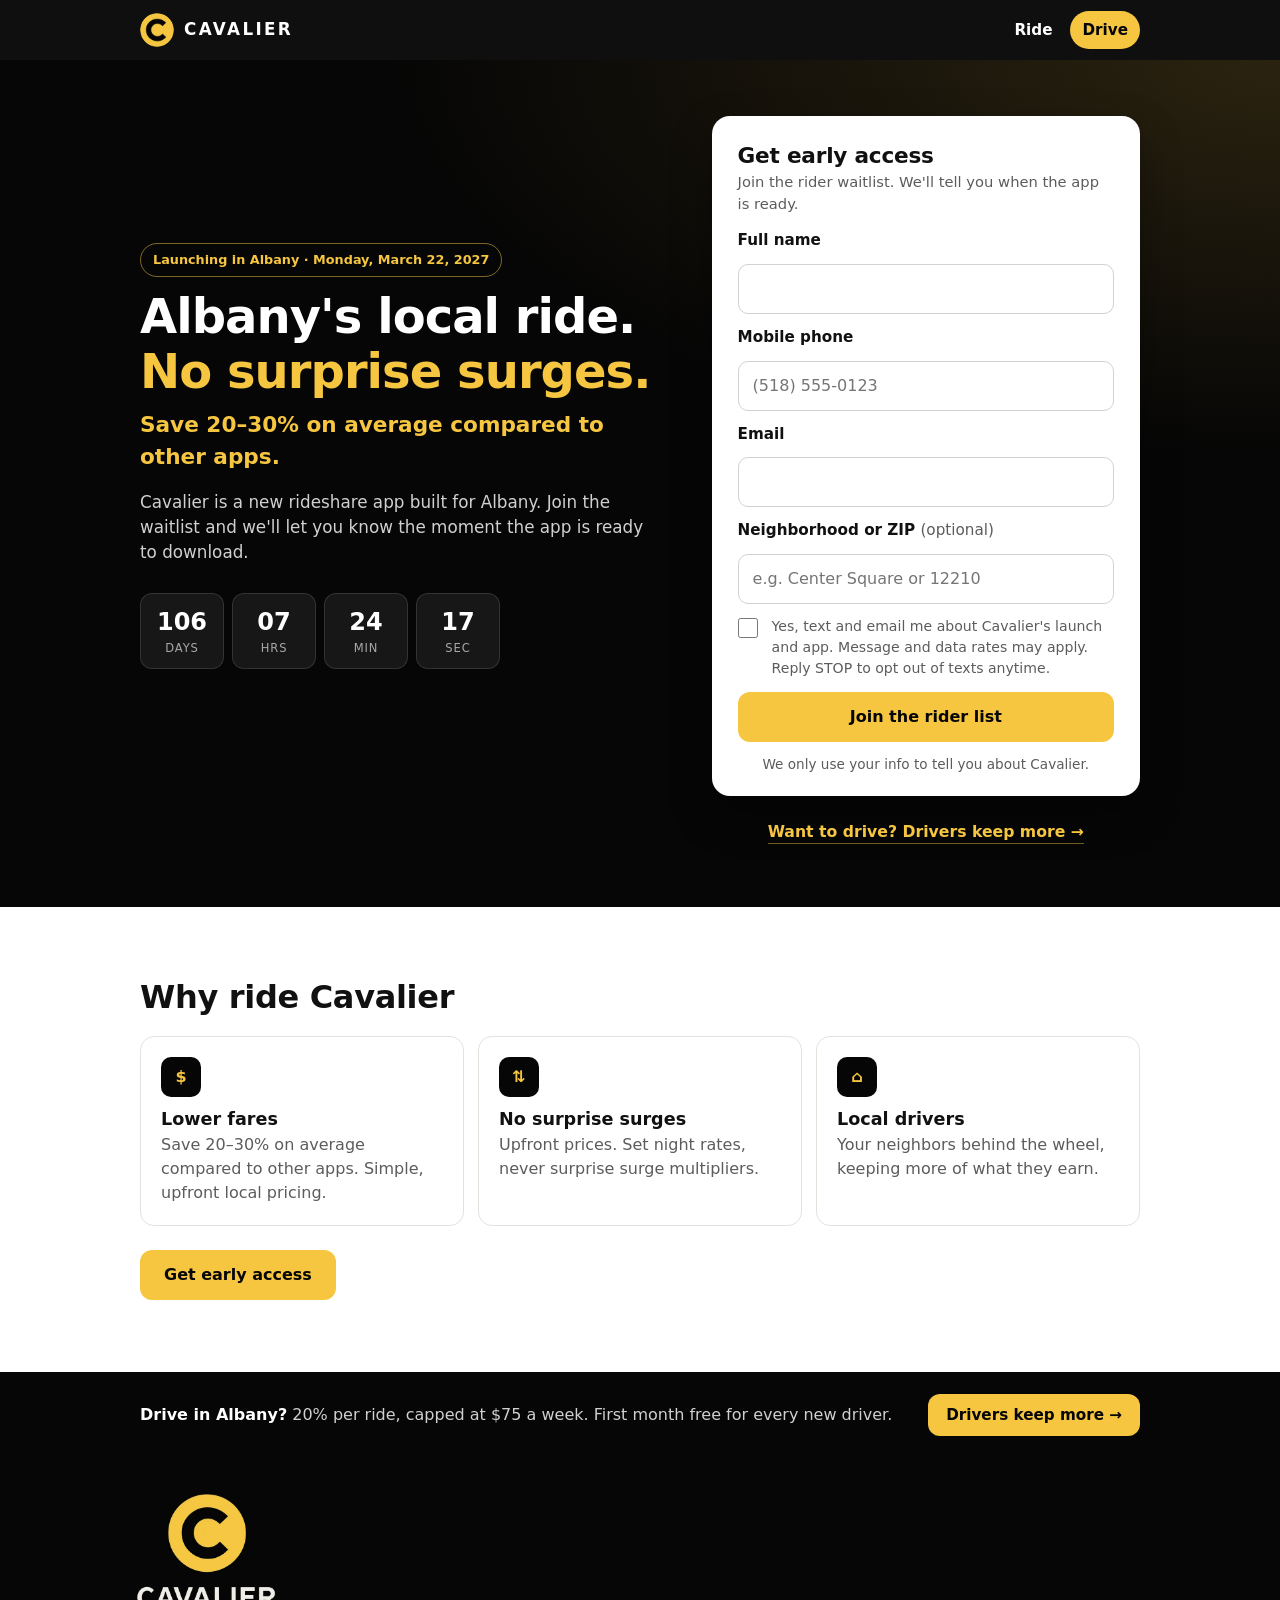
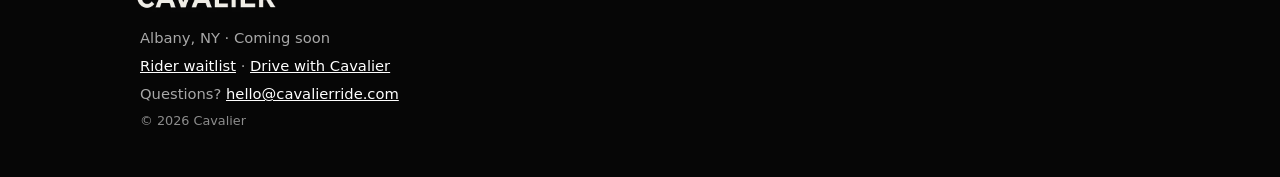
==== commit 33afecac: "Cache-bust JS/CSS so phones load the new form code" ====
--- a/index.html
+++ b/index.html
@@ -21,7 +21,7 @@
   <link rel="icon" type="image/png" sizes="192x192" href="assets/icon-192.png">
   <link rel="apple-touch-icon" sizes="180x180" href="assets/apple-touch-icon.png">
   <link rel="manifest" href="site.webmanifest">
-  <link rel="stylesheet" href="css/styles.css">
+  <link rel="stylesheet" href="css/styles.css?v=20261027a">
   <script>
     /* Old driver links (?type=driver, ?join=driver, #drive) now go to the driver page, keeping UTMs and ?ref= codes. */
     (function () {
@@ -167,7 +167,7 @@
     </div>
   </footer>
 
-  <script src="js/config.js"></script>
-  <script src="js/app.js"></script>
+  <script src="js/config.js?v=20261027a"></script>
+  <script src="js/app.js?v=20261027a"></script>
 </body>
 </html>
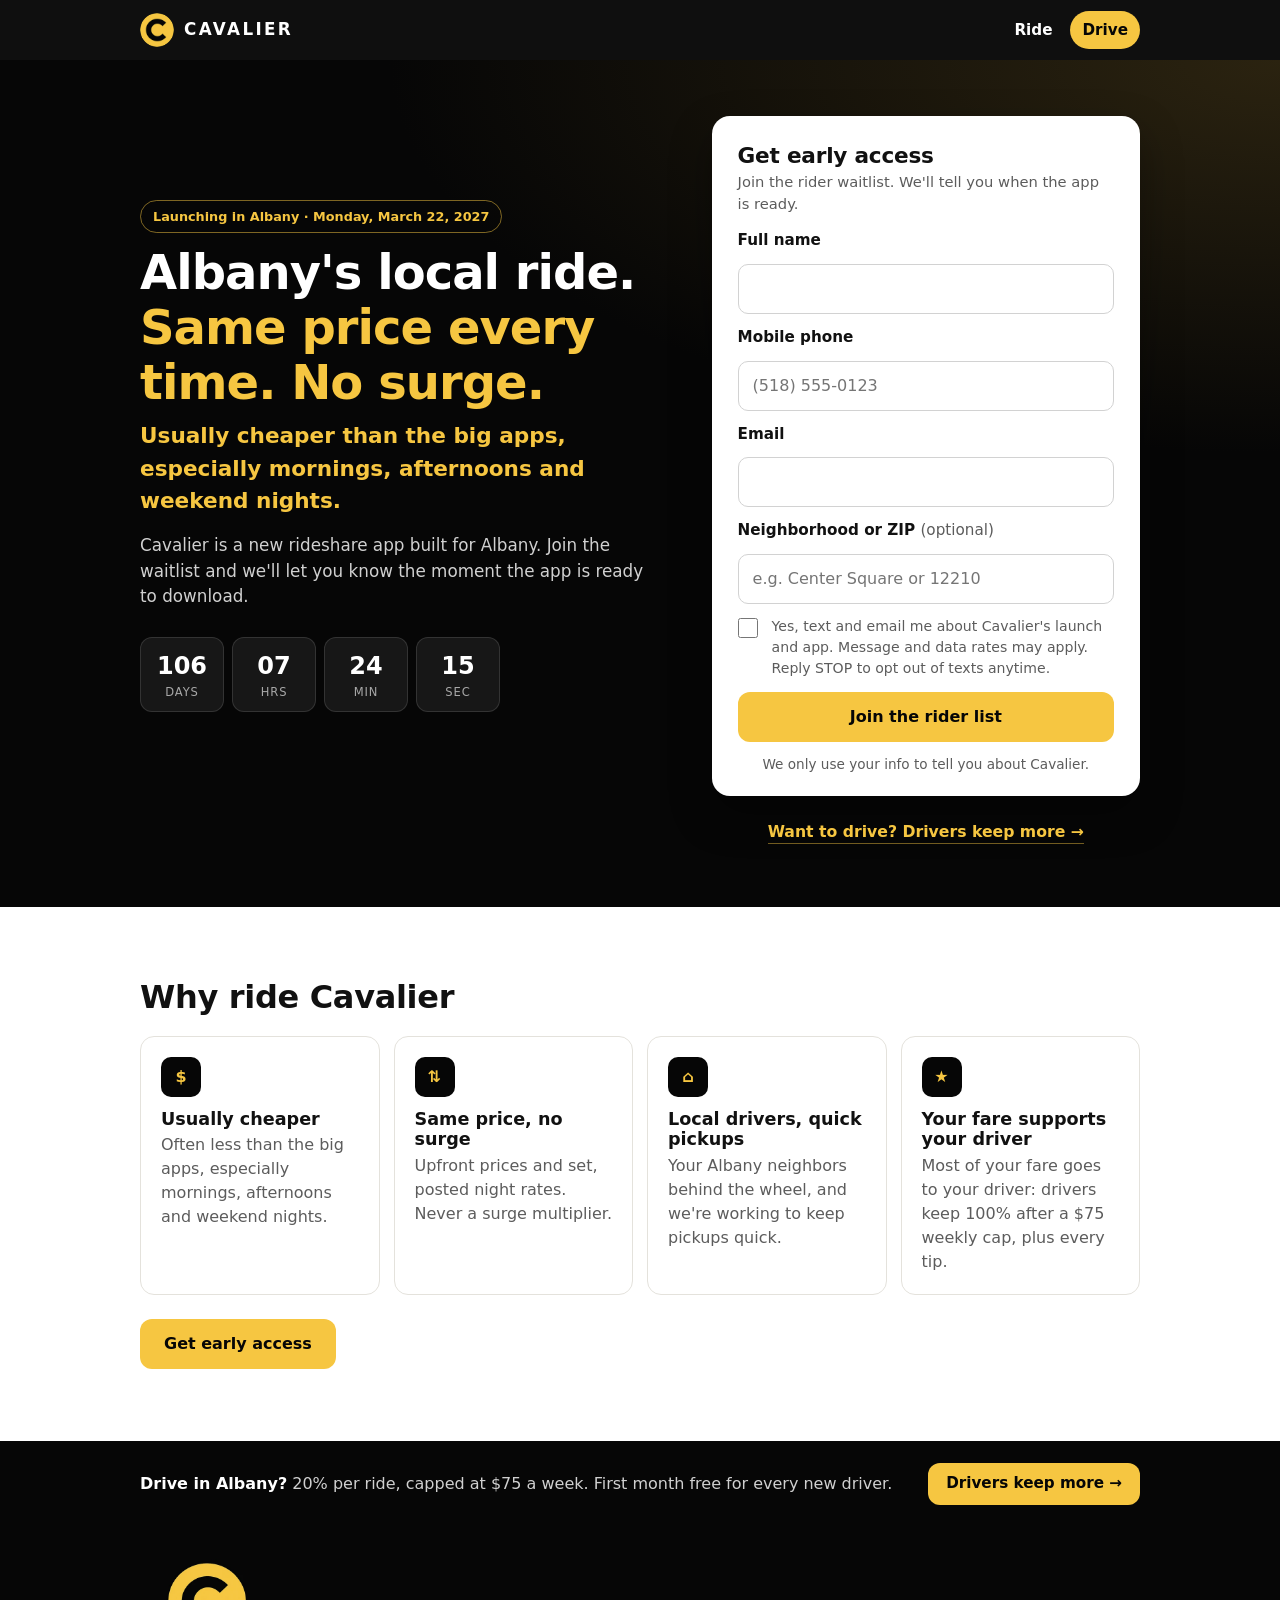
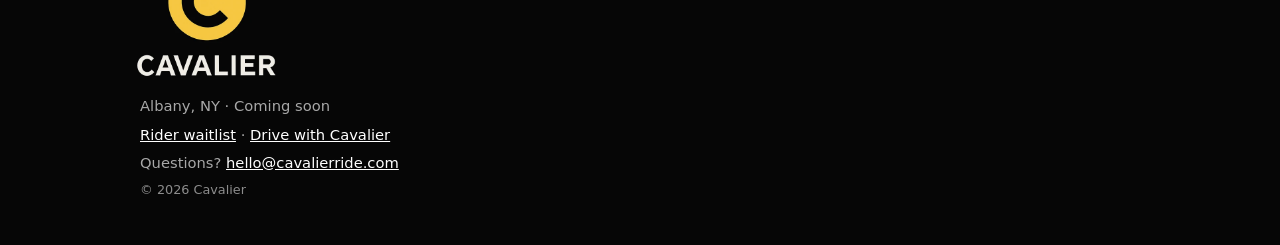
==== commit c3303173: "Rider pitch: same price every time, no surge, usually cheaper; drop 20-30% claim" ====
--- a/index.html
+++ b/index.html
@@ -4,11 +4,11 @@
   <meta charset="utf-8">
   <meta name="viewport" content="width=device-width, initial-scale=1, viewport-fit=cover">
   <title>Cavalier — Albany's local ride</title>
-  <meta name="description" content="Cavalier is a new local rideshare app launching in Albany, NY. Save 20–30% on average compared to other apps. No surprise surges. Join the rider waitlist for early access.">
+  <meta name="description" content="Cavalier is a new local rideshare app launching in Albany, NY. Same price every time, no surge, and usually cheaper than the big apps, especially mornings, afternoons and weekend nights. Join the rider waitlist for early access.">
   <meta name="theme-color" content="#060606">
   <meta property="og:title" content="Cavalier — Albany's local ride">
-  <meta property="og:description" content="Save 20–30% on average compared to other apps. No surprise surges. Join the waitlist.">
-  <meta name="twitter:description" content="Save 20–30% on average compared to other apps. No surprise surges. Join the waitlist.">
+  <meta property="og:description" content="Same price every time. No surge. Usually cheaper than the big apps, especially mornings, afternoons and weekend nights. Join the waitlist.">
+  <meta name="twitter:description" content="Same price every time. No surge. Usually cheaper than the big apps, especially mornings, afternoons and weekend nights. Join the waitlist.">
   <meta property="og:type" content="website">
   <!-- Domain: cavalierride.com -->
   <meta property="og:image" content="https://cavalierride.com/assets/og-image.jpg">
@@ -21,7 +21,7 @@
   <link rel="icon" type="image/png" sizes="192x192" href="assets/icon-192.png">
   <link rel="apple-touch-icon" sizes="180x180" href="assets/apple-touch-icon.png">
   <link rel="manifest" href="site.webmanifest">
-  <link rel="stylesheet" href="css/styles.css?v=20261027a">
+  <link rel="stylesheet" href="css/styles.css?v=20261027b">
   <script>
     /* Old driver links (?type=driver, ?join=driver, #drive) now go to the driver page, keeping UTMs and ?ref= codes. */
     (function () {
@@ -49,8 +49,8 @@
       <div class="wrap hero-grid">
         <div class="hero-copy">
           <p class="pill" id="launch-pill">Launching in Albany, NY</p>
-          <h1>Albany's local ride.<br><span class="accent">No surprise surges.</span></h1>
-          <p class="hero-savings">Save 20–30% on average compared to other apps.</p>
+          <h1>Albany's local ride.<br><span class="accent">Same price every time. No surge.</span></h1>
+          <p class="hero-savings">Usually cheaper than the big apps, especially mornings, afternoons and weekend nights.</p>
           <p class="lede lede-wide">Cavalier is a new rideshare app built for Albany. Join the waitlist and we'll let you know the moment the app is ready to download.</p>
           <div class="countdown countdown-wide" id="hero-countdown" hidden aria-live="off">
             <div><span data-cd="d">0</span><small>days</small></div>
@@ -126,21 +126,26 @@
     <section class="section" aria-labelledby="why-riders">
       <div class="wrap">
         <h2 id="why-riders">Why ride Cavalier</h2>
-        <div class="cards">
+        <div class="cards cards-4">
           <article class="card">
             <div class="icon" aria-hidden="true">$</div>
-            <h3>Lower fares</h3>
-            <p>Save 20–30% on average compared to other apps. Simple, upfront local pricing.</p>
+            <h3>Usually cheaper</h3>
+            <p>Often less than the big apps, especially mornings, afternoons and weekend nights.</p>
           </article>
           <article class="card">
             <div class="icon" aria-hidden="true">⇅</div>
-            <h3>No surprise surges</h3>
-            <p>Upfront prices. Set night rates, never surprise surge multipliers.</p>
+            <h3>Same price, no surge</h3>
+            <p>Upfront prices and set, posted night rates. Never a surge multiplier.</p>
           </article>
           <article class="card">
             <div class="icon" aria-hidden="true">⌂</div>
-            <h3>Local drivers</h3>
-            <p>Your neighbors behind the wheel, keeping more of what they earn.</p>
+            <h3>Local drivers, quick pickups</h3>
+            <p>Your Albany neighbors behind the wheel, and we're working to keep pickups quick.</p>
+          </article>
+          <article class="card">
+            <div class="icon" aria-hidden="true">★</div>
+            <h3>Your fare supports your driver</h3>
+            <p>Most of your fare goes to your driver: drivers keep 100% after a $75 weekly cap, plus every tip.</p>
           </article>
         </div>
         <div class="hero-ctas why-cta">
--- a/css/styles.css
+++ b/css/styles.css
@@ -139,6 +139,7 @@
   .hero h1{font-size:3.2rem}
   .hero-ctas{flex-direction:row}
   .cards{grid-template-columns:repeat(3,1fr)}
+  .cards-4{grid-template-columns:repeat(2,1fr)}
   .perks{grid-template-columns:1fr 1fr}
   .section{padding:72px 0}
   h2{font-size:2rem}
@@ -295,3 +296,5 @@
   .drive-line{grid-column:2;margin-top:0}
   .drive-banner-inner{flex-direction:row;align-items:center;justify-content:space-between}
 }
+
+@media (min-width:980px){.cards-4{grid-template-columns:repeat(4,1fr)}}
